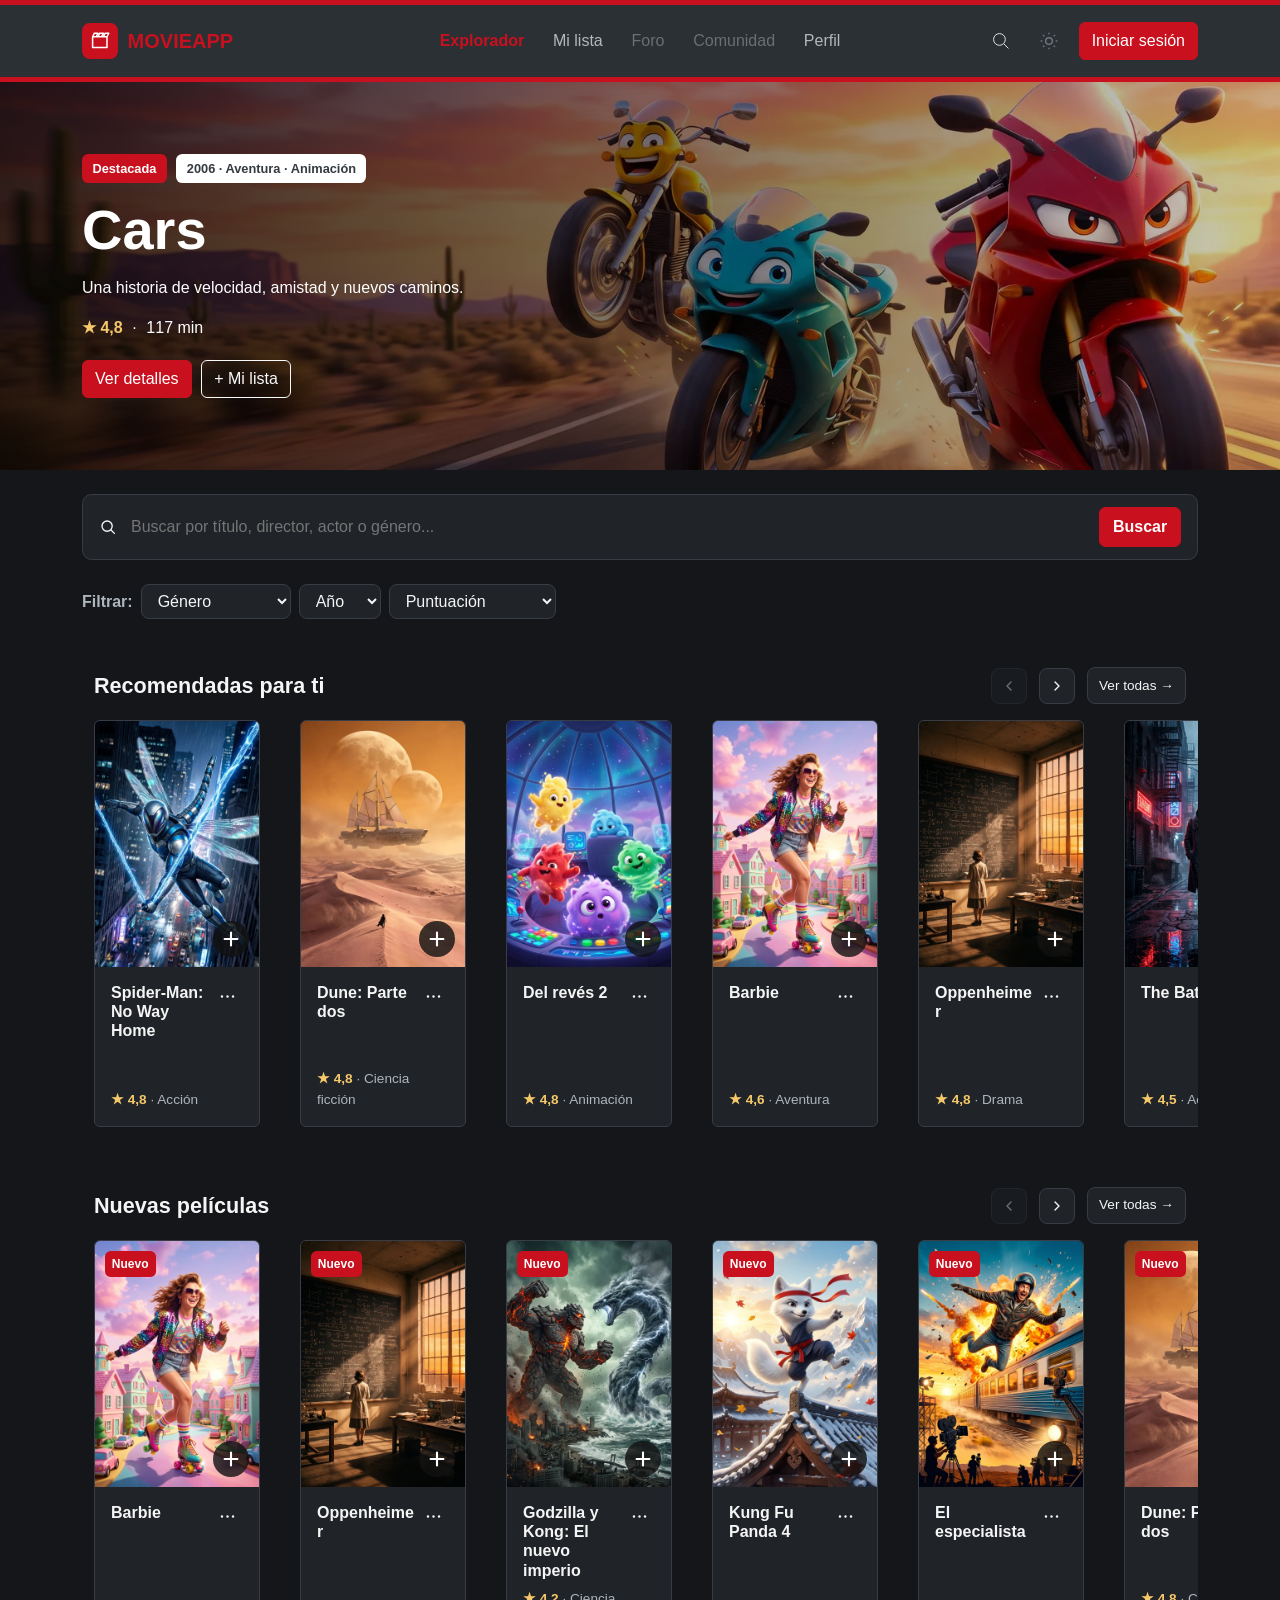
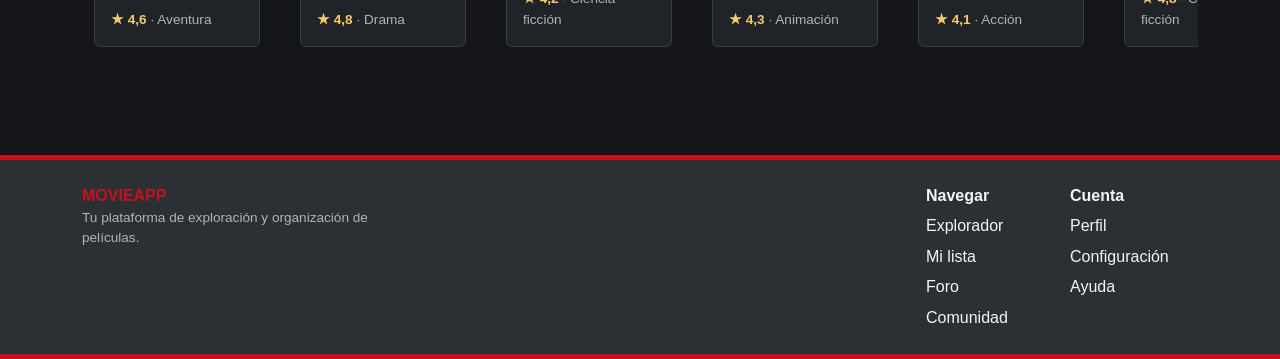
==== src/index.html @ 7863506b "Organiza recursos multimedia: media-bruto, src/media y LICENCIAS.md Mueve el sitio a src/, separa or" ====
<!doctype html>
<html lang="es" data-bs-theme="dark">
<head>
    <meta charset="utf-8">
    <meta name="viewport" content="width=device-width, initial-scale=1">
    <meta name="description" content="Descubre películas recomendadas y novedades en MovieApp.">
    <meta name="theme-color" content="#f4f5f7">
    <title>MovieApp | Explorador</title>
    <link rel="icon" type="image/svg+xml" href="media/img/logo-movieapp.svg">
    <link rel="stylesheet" href="./css/custom.css">
</head>
<body>
    <div class="movieapp-shell">
        <header class="site-header bg-body-tertiary">
            <nav class="navbar navbar-expand-lg">
                <div class="container">
                    <a class="navbar-brand brand" href="index.html" aria-label="MovieApp, inicio">
                        <span class="brand-mark" aria-hidden="true">
                            <svg viewBox="0 0 24 24" fill="none" xmlns="http://www.w3.org/2000/svg">
                                <path d="M4 7.5h16v12H4zM4 7.5l2-4h4l-2 4m2 0 2-4h4l-2 4m2 0 2-4h4l-2 4" stroke="currentColor" stroke-width="1.7" stroke-linejoin="round" />
                            </svg>
                        </span>
                        <span>MOVIEAPP</span>
                    </a>

                    <div class="header-quick-actions d-flex align-items-center gap-2">
                        <details class="header-search">
                            <summary aria-label="Abrir o cerrar búsqueda"><svg viewBox="0 0 24 24" aria-hidden="true"><circle cx="10.5" cy="10.5" r="6.5"></circle><path d="m15.5 15.5 5 5"></path></svg></summary>
                            <form class="header-search-panel" action="index.html" method="get" role="search">
                                <input name="buscar" type="search" aria-label="Buscar películas" placeholder="Buscar películas..." autocomplete="off">
                                <button class="btn btn-danger" type="submit">Buscar</button>
                            </form>
                        </details>
                        <button class="btn btn-outline-secondary theme-toggle" id="theme-toggle" type="button" aria-label="Cambiar al modo claro" aria-pressed="true">Modo claro</button>
                        <button class="btn btn-danger" type="button" data-bs-toggle="modal" data-bs-target="#loginModal" aria-label="Iniciar sesión"><span class="login-label">Iniciar sesión</span><svg class="login-icon" viewBox="0 0 24 24" fill="none" stroke="currentColor" stroke-width="1.8" aria-hidden="true"><circle cx="12" cy="8" r="3.5"/><path d="M5 21a7 7 0 0 1 14 0"/></svg></button>
                    </div>

                    <button class="navbar-toggler menu-toggle" type="button" data-bs-toggle="collapse" data-bs-target="#mainNavigation" aria-controls="mainNavigation" aria-expanded="false" aria-label="Abrir menú">
                        <span class="menu-icon" aria-hidden="true"></span>
                    </button>

                    <div class="collapse navbar-collapse" id="mainNavigation">
                        <ul class="navbar-nav main-navigation ms-lg-auto">
                            <li class="nav-item"><a class="nav-link active" href="index.html" aria-current="page">Explorador</a></li>
                            <li class="nav-item"><a class="nav-link" href="mi-lista.html">Mi lista</a></li>
                            <li class="nav-item"><span class="nav-link disabled" aria-disabled="true">Foro</span></li>
                            <li class="nav-item"><span class="nav-link disabled" aria-disabled="true">Comunidad</span></li>
                            <li class="nav-item"><a class="nav-link" href="perfil.html">Perfil</a></li>
                        </ul>


                    </div>
                </div>
            </nav>
        </header>

        <main>
            <section class="featured-hero py-5 bg-body-tertiary" aria-labelledby="featured-title">
                <video class="featured-video" autoplay muted loop playsinline preload="metadata" poster="media/img/motos-portada.webp" aria-hidden="true" tabindex="-1">
                    <source src="media/video/motos-carrera-720p.mp4" type="video/mp4">
                </video>
                <div class="container">
                    <div class="featured-copy py-4">
                        <div class="featured-tags">
                            <span class="featured-tag">Destacada</span>
                            <span class="featured-tag featured-meta-tag"><time datetime="2006">2006</time> · Aventura · Animación</span>
                        </div>
                        <h1 id="featured-title">Cars</h1>
                        <p class="featured-description">Una historia de velocidad, amistad y nuevos caminos.</p>
                        <div class="featured-details">
                            <span class="featured-rating" role="img" aria-label="Valoración 4,8 de 5">★ 4,8</span>
                            <span aria-hidden="true">·</span>
                            <time datetime="PT117M">117 min</time>
                        </div>
                        <div class="featured-actions">
                            <button class="btn btn-danger" type="button" aria-disabled="true">Ver detalles</button>
                            <button class="btn btn-outline-light" type="button" data-featured-save>+ Mi lista</button>
                        </div>
                    </div>
                </div>
            </section>

            <div class="container explorer-search-section my-4">
                <div class="explorer-search">
                    <svg width="18" height="18" viewBox="0 0 24 24" fill="none" stroke="currentColor" stroke-width="1.8" stroke-linecap="round" aria-hidden="true"><circle cx="10.8" cy="10.8" r="6.8"></circle><path d="m16 16 4.5 4.5"></path></svg>
                    <input type="search" aria-label="Buscar películas, campo visual sin búsqueda" placeholder="Buscar por título, director, actor o género..." autocomplete="off">
                    <button class="explorer-search-button" type="button" aria-disabled="true" title="Búsqueda visual">Buscar</button>
                </div>
            </div>

            <div class="container filter-section my-3">
                <button class="filter-toggle" type="button" aria-expanded="false" aria-controls="filter-options">Filtros <span aria-hidden="true">▾</span></button>
                <div id="filter-options" class="filter-options is-collapsed" role="group" aria-label="Filtros de selección visual">
                <span class="filter-caption">Filtrar:</span>
                <select class="filter-pill" aria-label="Género">
                    <option value="">Género</option>
                    <option value="accion">Acción</option>
                    <option value="animacion">Animación</option>
                    <option value="aventura">Aventura</option>
                    <option value="ciencia-ficcion">Ciencia ficción</option>
                    <option value="comedia">Comedia</option>
                    <option value="drama">Drama</option>
                </select>
                <select class="filter-pill" aria-label="Año">
                    <option value="">Año</option>
                    <option>2026</option>
                    <option>2025</option>
                    <option>2024</option>
                    <option>2023</option>
                    <option>2022</option>
                    <option>2021</option>
                </select>
                <select class="filter-pill" aria-label="Puntuación">
                    <option value="">Puntuación</option>
                    <option value="4">4 estrellas o más</option>
                    <option value="3">3 estrellas o más</option>
                    <option value="2">2 estrellas o más</option>
                    <option value="1">1 estrella o más</option>
                </select>
                </div>
            </div>

            <div class="main-content container">
                <section id="recomendadas" class="movie-section container my-5" aria-labelledby="recommended-title">
                    <header class="section-heading">
                        <h2 id="recommended-title">Recomendadas para ti</h2>
                        <div class="section-actions">
                            <button class="carousel-arrow" type="button" data-carousel-prev aria-label="Películas recomendadas anteriores" aria-controls="recommended-row"><svg width="16" height="16" viewBox="0 0 24 24" fill="none" stroke="currentColor" stroke-width="2" stroke-linecap="round" stroke-linejoin="round" aria-hidden="true"><path d="m15 18-6-6 6-6"></path></svg></button>
                            <button class="carousel-arrow" type="button" data-carousel-next aria-label="Más películas recomendadas" aria-controls="recommended-row"><svg width="16" height="16" viewBox="0 0 24 24" fill="none" stroke="currentColor" stroke-width="2" stroke-linecap="round" stroke-linejoin="round" aria-hidden="true"><path d="m9 18 6-6-6-6"></path></svg></button>
                            <a href="#nuevas">Ver todas <span aria-hidden="true">→</span></a>
                        </div>
                    </header>
                    <div class="row row-cols-2 row-cols-md-3 g-4 movie-grid" id="recommended-row" role="region" aria-label="Películas recomendadas" tabindex="0">
                        <div class="col">
                            <article class="movie-card card h-100">
                                <img class="movie-poster" src="media/img/superheroe-libelula.webp" alt="Ilustración para Spider-Man: No Way Home" loading="lazy">
                                <div class="movie-card-copy card-body">
                                    <h3>Spider-Man: No Way Home</h3>
                                    <p><span class="movie-rating" role="img" aria-label="Valoración 4,8 de 5">★ 4,8</span><span aria-hidden="true"> · </span>Acción</p>
                                </div>
                            </article>
                        </div>
                        <div class="col">
                            <article class="movie-card card h-100">
                                <img class="movie-poster" src="media/img/desierto-cristal.webp" alt="Ilustración para Dune: Parte dos" loading="lazy">
                                <div class="movie-card-copy card-body">
                                    <h3>Dune: Parte dos</h3>
                                    <p><span class="movie-rating" role="img" aria-label="Valoración 4,8 de 5">★ 4,8</span><span aria-hidden="true"> · </span>Ciencia ficción</p>
                                </div>
                            </article>
                        </div>
                        <div class="col">
                            <article class="movie-card card h-100">
                                <img class="movie-poster" src="media/img/criaturas-emocion.webp" alt="Ilustración para Del revés 2" loading="lazy">
                                <div class="movie-card-copy card-body">
                                    <h3>Del revés 2</h3>
                                    <p><span class="movie-rating" role="img" aria-label="Valoración 4,8 de 5">★ 4,8</span><span aria-hidden="true"> · </span>Animación</p>
                                </div>
                            </article>
                        </div>
                        <div class="col">
                            <article class="movie-card card h-100">
                                <img class="movie-poster" src="media/img/mundo-pastel.webp" alt="Ilustración para Barbie" loading="lazy">
                                <div class="movie-card-copy card-body"><h3>Barbie</h3><p><span class="movie-rating" role="img" aria-label="Valoración 4,6 de 5">★ 4,6</span><span aria-hidden="true"> · </span>Aventura</p></div>
                            </article>
                        </div>
                        <div class="col">
                            <article class="movie-card card h-100">
                                <img class="movie-poster" src="media/img/drama-cientifico.webp" alt="Ilustración para Oppenheimer" loading="lazy">
                                <div class="movie-card-copy card-body"><h3>Oppenheimer</h3><p><span class="movie-rating" role="img" aria-label="Valoración 4,8 de 5">★ 4,8</span><span aria-hidden="true"> · </span>Drama</p></div>
                            </article>
                        </div>
                        <div class="col">
                            <article class="movie-card card h-100">
                                <img class="movie-poster" src="media/img/detective-noche.webp" alt="Ilustración para The Batman" loading="lazy">
                                <div class="movie-card-copy card-body"><h3>The Batman</h3><p><span class="movie-rating" role="img" aria-label="Valoración 4,5 de 5">★ 4,5</span><span aria-hidden="true"> · </span>Acción</p></div>
                            </article>
                        </div>
                        <div class="col"><article class="movie-card card h-100"><img class="movie-poster" src="media/img/zorro-artes-marciales.webp" alt="Ilustración para Kung Fu Panda 4" loading="lazy"><div class="movie-card-copy card-body"><h3>Kung Fu Panda 4</h3><p><span class="movie-rating" role="img" aria-label="Valoración 4,3 de 5">★ 4,3</span><span aria-hidden="true"> · </span>Animación</p></div></article></div>
                        <div class="col"><article class="movie-card card h-100"><img class="movie-poster" src="media/img/colosos.webp" alt="Ilustración para Godzilla y Kong: El nuevo imperio" loading="lazy"><div class="movie-card-copy card-body"><h3>Godzilla y Kong: El nuevo imperio</h3><p><span class="movie-rating" role="img" aria-label="Valoración 4,2 de 5">★ 4,2</span><span aria-hidden="true"> · </span>Ciencia ficción</p></div></article></div>
                    </div>
                </section>

                <section id="nuevas" class="movie-section container my-5" aria-labelledby="new-title">
                    <header class="section-heading">
                        <h2 id="new-title">Nuevas películas</h2>
                        <div class="section-actions">
                            <button class="carousel-arrow" type="button" data-carousel-prev aria-label="Películas nuevas anteriores" aria-controls="new-row"><svg width="16" height="16" viewBox="0 0 24 24" fill="none" stroke="currentColor" stroke-width="2" stroke-linecap="round" stroke-linejoin="round" aria-hidden="true"><path d="m15 18-6-6 6-6"></path></svg></button>
                            <button class="carousel-arrow" type="button" data-carousel-next aria-label="Más películas nuevas" aria-controls="new-row"><svg width="16" height="16" viewBox="0 0 24 24" fill="none" stroke="currentColor" stroke-width="2" stroke-linecap="round" stroke-linejoin="round" aria-hidden="true"><path d="m9 18 6-6-6-6"></path></svg></button>
                            <a href="#recomendadas">Ver todas <span aria-hidden="true">→</span></a>
                        </div>
                    </header>
                    <div class="row row-cols-2 row-cols-md-3 g-4 movie-grid" id="new-row" role="region" aria-label="Nuevas películas" tabindex="0">
                        <div class="col">
                            <article class="movie-card card h-100">
                                <img class="movie-poster" src="media/img/mundo-pastel.webp" alt="Ilustración para Barbie" loading="lazy">
                                <div class="movie-card-copy card-body">
                                    <h3>Barbie</h3>
                                    <p><span class="movie-rating" role="img" aria-label="Valoración 4,6 de 5">★ 4,6</span><span aria-hidden="true"> · </span>Aventura</p>
                                </div>
                            </article>
                        </div>
                        <div class="col">
                            <article class="movie-card card h-100">
                                <img class="movie-poster" src="media/img/drama-cientifico.webp" alt="Ilustración para Oppenheimer" loading="lazy">
                                <div class="movie-card-copy card-body">
                                    <h3>Oppenheimer</h3>
                                    <p><span class="movie-rating" role="img" aria-label="Valoración 4,8 de 5">★ 4,8</span><span aria-hidden="true"> · </span>Drama</p>
                                </div>
                            </article>
                        </div>
                        <div class="col">
                            <article class="movie-card card h-100">
                                <img class="movie-poster" src="media/img/colosos.webp" alt="Ilustración para Godzilla y Kong: El nuevo imperio" loading="lazy">
                                <div class="movie-card-copy card-body">
                                    <h3>Godzilla y Kong: El nuevo imperio</h3>
                                    <p><span class="movie-rating" role="img" aria-label="Valoración 4,2 de 5">★ 4,2</span><span aria-hidden="true"> · </span>Ciencia ficción</p>
                                </div>
                            </article>
                        </div>
                        <div class="col">
                            <article class="movie-card card h-100">
                                <img class="movie-poster" src="media/img/zorro-artes-marciales.webp" alt="Ilustración para Kung Fu Panda 4" loading="lazy">
                                <div class="movie-card-copy card-body"><h3>Kung Fu Panda 4</h3><p><span class="movie-rating" role="img" aria-label="Valoración 4,3 de 5">★ 4,3</span><span aria-hidden="true"> · </span>Animación</p></div>
                            </article>
                        </div>
                        <div class="col">
                            <article class="movie-card card h-100">
                                <img class="movie-poster" src="media/img/doble-accion.webp" alt="Ilustración para El especialista" loading="lazy">
                                <div class="movie-card-copy card-body"><h3>El especialista</h3><p><span class="movie-rating" role="img" aria-label="Valoración 4,1 de 5">★ 4,1</span><span aria-hidden="true"> · </span>Acción</p></div>
                            </article>
                        </div>
                        <div class="col">
                            <article class="movie-card card h-100">
                                <img class="movie-poster" src="media/img/desierto-cristal.webp" alt="Ilustración para Dune: Parte dos" loading="lazy">
                                <div class="movie-card-copy card-body"><h3>Dune: Parte dos</h3><p><span class="movie-rating" role="img" aria-label="Valoración 4,8 de 5">★ 4,8</span><span aria-hidden="true"> · </span>Ciencia ficción</p></div>
                            </article>
                        </div>
                        <div class="col"><article class="movie-card card h-100"><img class="movie-poster" src="media/img/detective-noche.webp" alt="Ilustración para The Batman" loading="lazy"><div class="movie-card-copy card-body"><h3>The Batman</h3><p><span class="movie-rating" role="img" aria-label="Valoración 4,5 de 5">★ 4,5</span><span aria-hidden="true"> · </span>Acción</p></div></article></div>
                        <div class="col"><article class="movie-card card h-100"><img class="movie-poster" src="media/img/superheroe-libelula.webp" alt="Ilustración para Spider-Man: No Way Home" loading="lazy"><div class="movie-card-copy card-body"><h3>Spider-Man: No Way Home</h3><p><span class="movie-rating" role="img" aria-label="Valoración 4,8 de 5">★ 4,8</span><span aria-hidden="true"> · </span>Acción</p></div></article></div>
                    </div>
                </section>
            </div>
        </main>

        <footer class="site-footer bg-body-tertiary mt-5 py-4" id="comunidad">
            <div class="container footer-content d-flex flex-wrap justify-content-between gap-3">
                <div class="footer-copy">
                    <a class="footer-brand" href="index.html">MOVIEAPP</a>
                    <p>Tu plataforma de exploración y organización de películas.</p>
                </div>
                <div class="footer-links d-flex flex-wrap gap-3">
                    <nav id="foro" aria-label="Navegar"><strong>Navegar</strong><a href="index.html">Explorador</a><a href="mi-lista.html">Mi lista</a><a href="#foro">Foro</a><a href="#comunidad">Comunidad</a></nav>
                    <nav aria-label="Cuenta"><strong>Cuenta</strong><a href="perfil.html">Perfil</a><a href="perfil.html#profile-settings-title">Configuración</a><a href="#comunidad">Ayuda</a></nav>
                </div>
            </div>
        </footer>
    </div>

    <div class="modal fade" id="loginModal" tabindex="-1" role="dialog" aria-modal="true" aria-labelledby="loginModalLabel" aria-hidden="true">
        <div class="modal-dialog modal-dialog-centered">
            <div class="modal-content">
                <form id="login-form" class="needs-validation" novalidate>
                    <div class="modal-header">
                        <div>
                            <h2 class="modal-title fs-5" id="loginModalLabel">Iniciar sesión</h2>
                            <p class="modal-subtitle">Accede a tu cuenta de MovieApp.</p>
                        </div>
                        <button class="btn-close" type="button" data-bs-dismiss="modal" aria-label="Cerrar"></button>
                    </div>
                    <div class="modal-body">
                        <div class="mb-3">
                            <label class="form-label" for="login-email">Correo electrónico</label>
                            <input class="form-control" id="login-email" name="email" type="email" autocomplete="username" required>
                            <div class="invalid-feedback">Introduce un correo electrónico válido.</div>
                        </div>
                        <div class="mb-3">
                            <label class="form-label" for="login-password">Contraseña</label>
                            <input class="form-control" id="login-password" name="password" type="password" autocomplete="current-password" minlength="8" required>
                            <div class="invalid-feedback">La contraseña debe tener al menos 8 caracteres.</div>
                        </div>
                    </div>
                    <div class="modal-footer">
                        <button class="btn btn-outline-secondary" type="button" data-bs-dismiss="modal">Cancelar</button>
                        <button class="btn btn-danger" type="submit">Continuar</button>
                    </div>
                </form>
            </div>
        </div>
    </div>

    <div class="movie-actions-menu" id="movie-actions-menu" role="menu" aria-label="Opciones de la película" hidden>
        <button type="button" role="menuitem" aria-disabled="true">Añadir a mi lista</button>
        <button type="button" role="menuitem" aria-disabled="true">Ver información</button>
        <button type="button" role="menuitem" aria-disabled="true">Compartir</button>
    </div>


    <script src="./js/bootstrap.bundle.min.js"></script>
    <script src="./js/script.js"></script>
    <script src="./js/movies.js"></script>
</body>
</html>
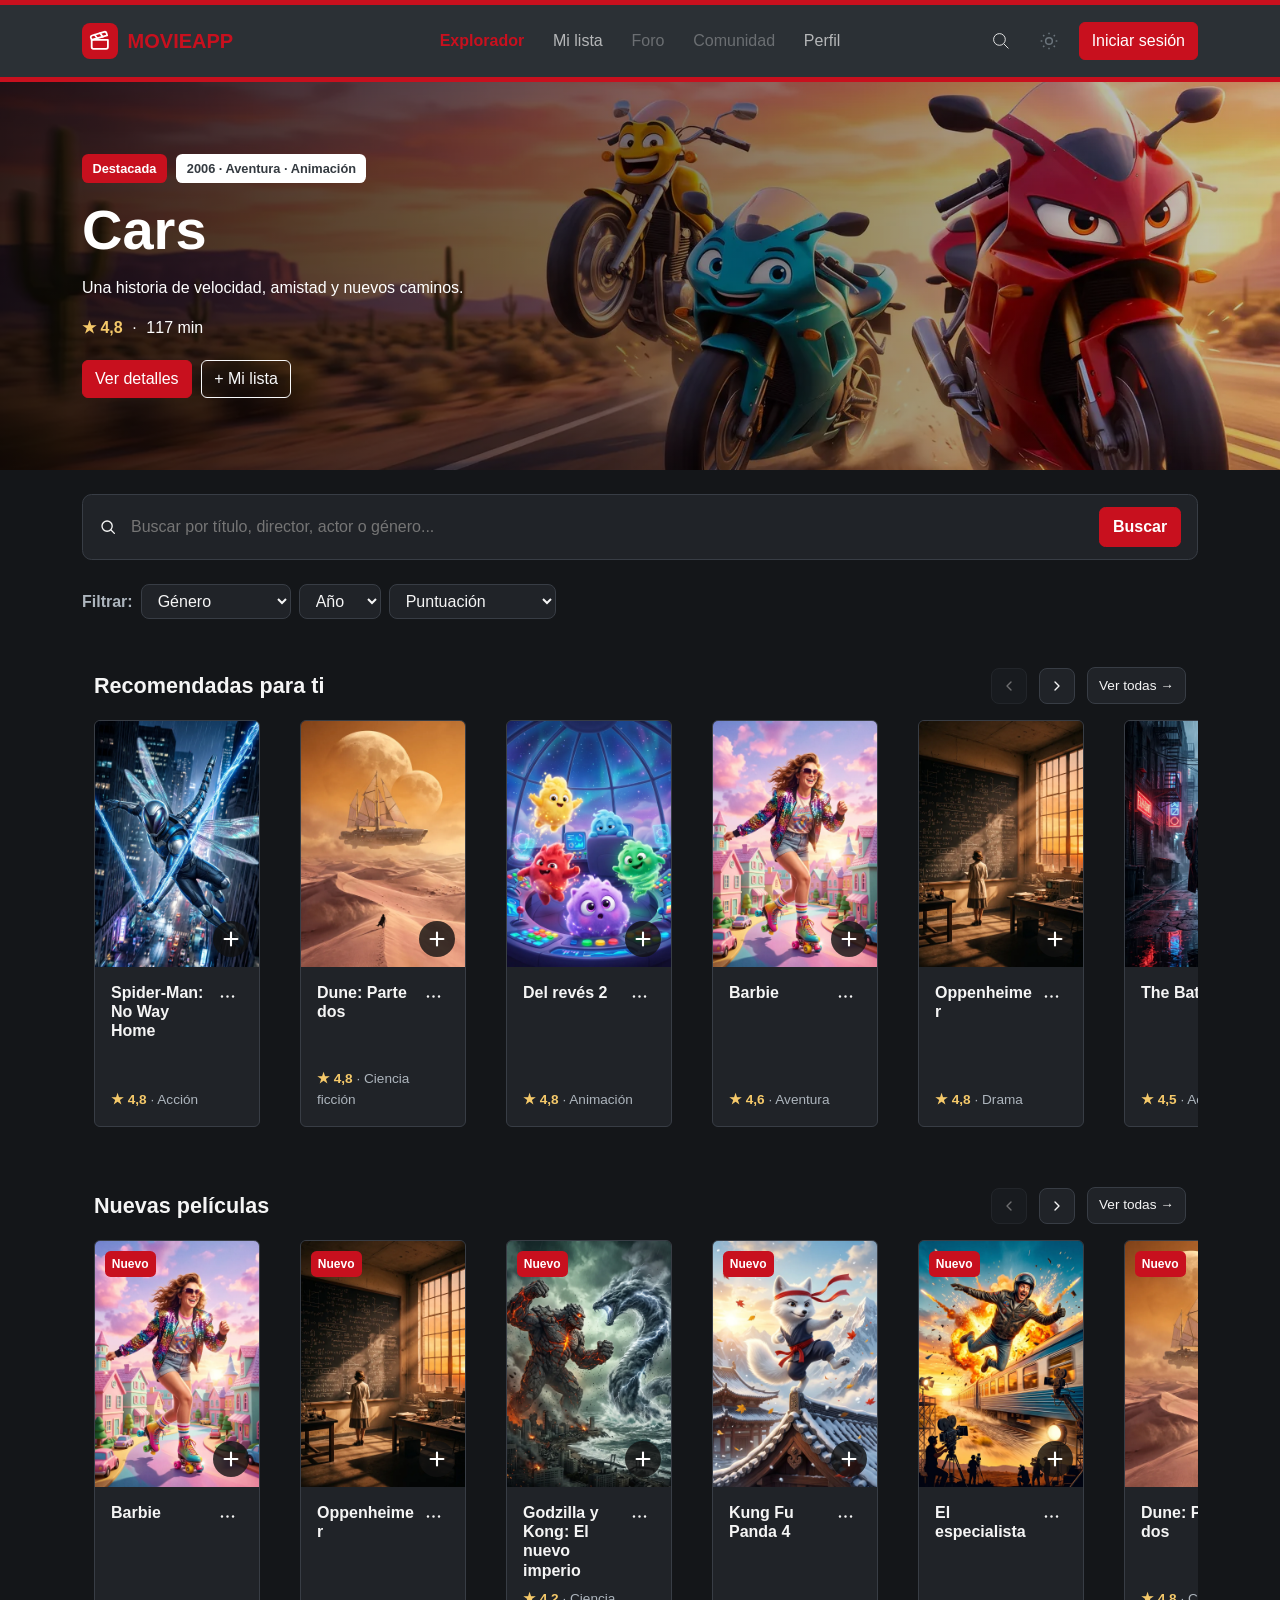
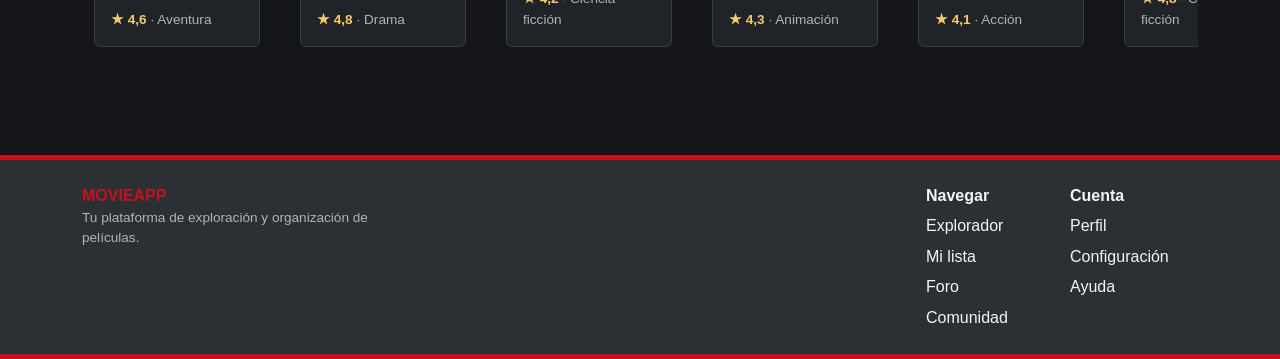
==== commit a3198074: "Entrega final: añadido un audio con corte y un icono" ====
--- a/src/index.html
+++ b/src/index.html
@@ -17,7 +17,7 @@
                     <a class="navbar-brand brand" href="index.html" aria-label="MovieApp, inicio">
                         <span class="brand-mark" aria-hidden="true">
                             <svg viewBox="0 0 24 24" fill="none" xmlns="http://www.w3.org/2000/svg">
-                                <path d="M4 7.5h16v12H4zM4 7.5l2-4h4l-2 4m2 0 2-4h4l-2 4m2 0 2-4h4l-2 4" stroke="currentColor" stroke-width="1.7" stroke-linejoin="round" />
+                                <g stroke="currentColor" stroke-width="2" stroke-linecap="round" stroke-linejoin="round"><path d="m12.296 3.464 3.02 3.956" /><path d="M20.2 6 3 11l-.9-2.4c-.3-1.1.3-2.2 1.3-2.5l13.5-4c1.1-.3 2.2.3 2.5 1.3z" /><path d="M3 11h18v8a2 2 0 0 1-2 2H5a2 2 0 0 1-2-2z" /><path d="m6.18 5.276 3.1 3.899" /></g>
                             </svg>
                         </span>
                         <span>MOVIEAPP</span>
